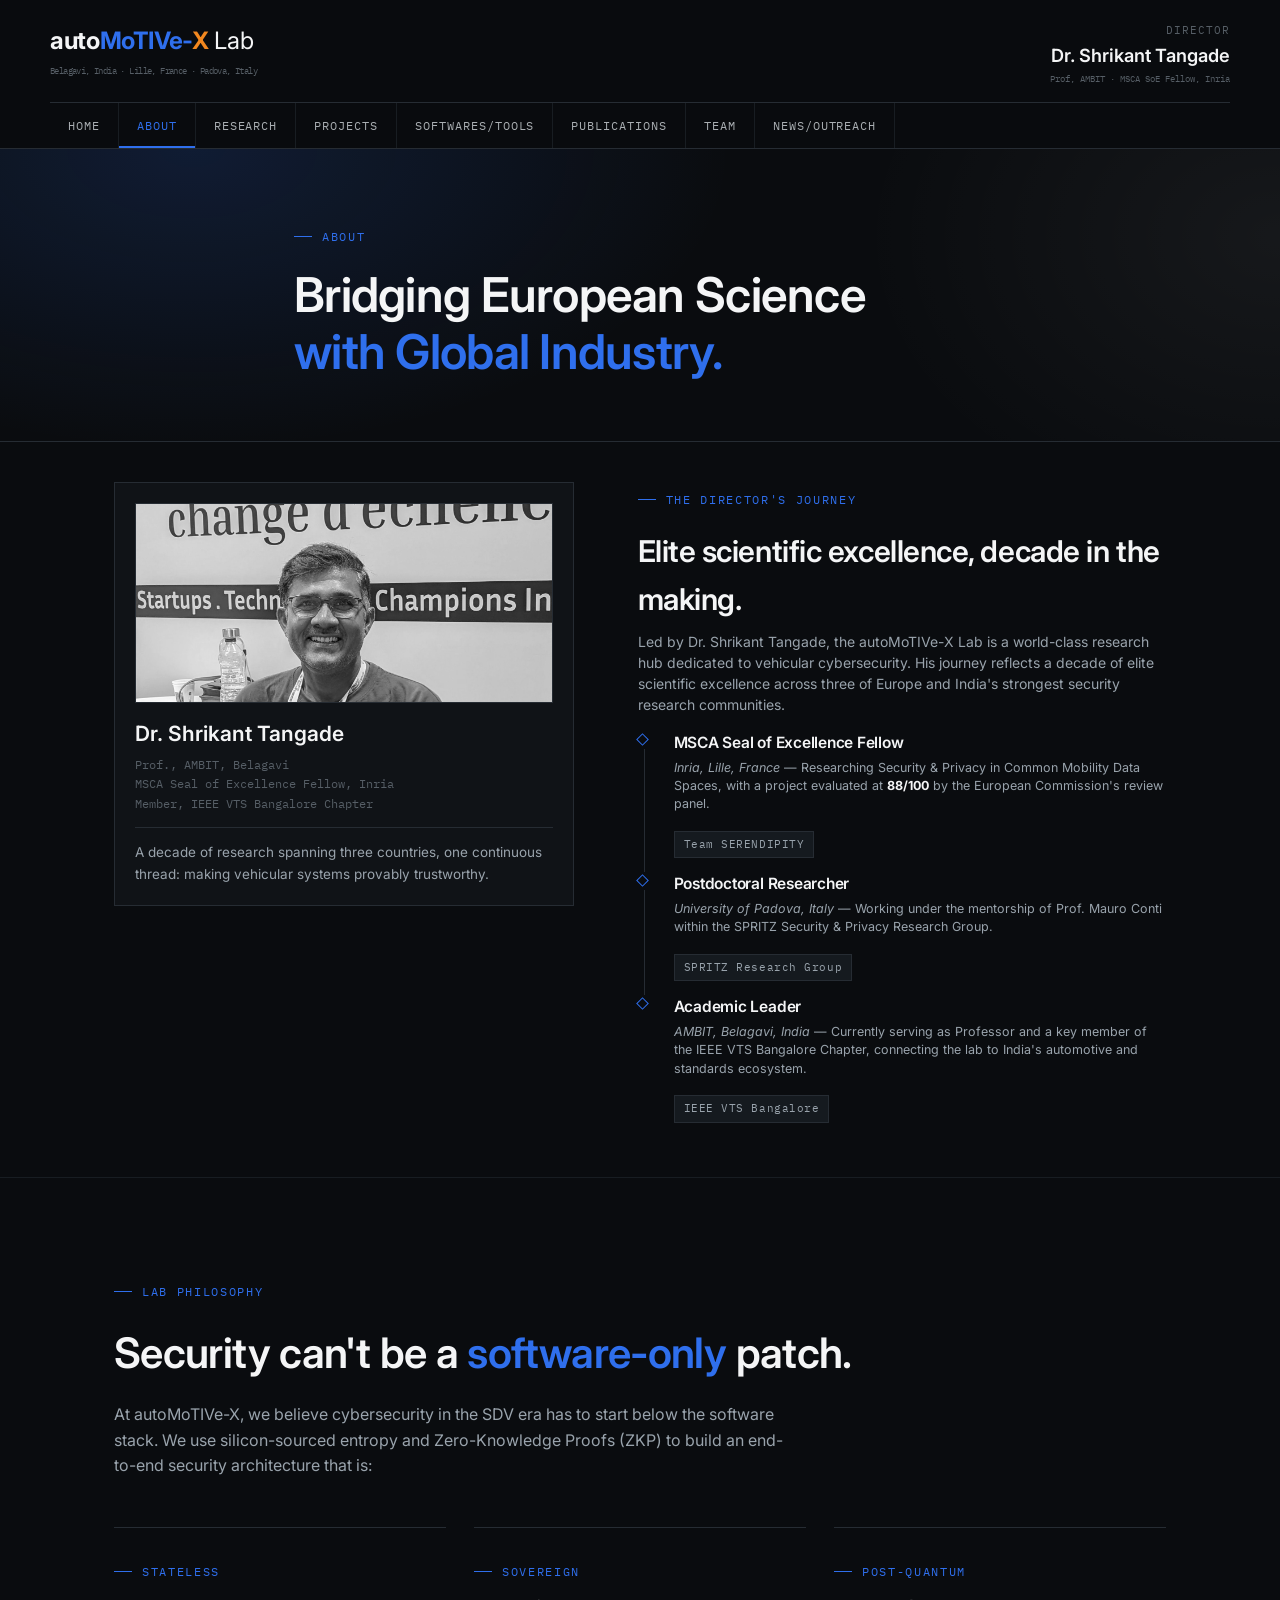
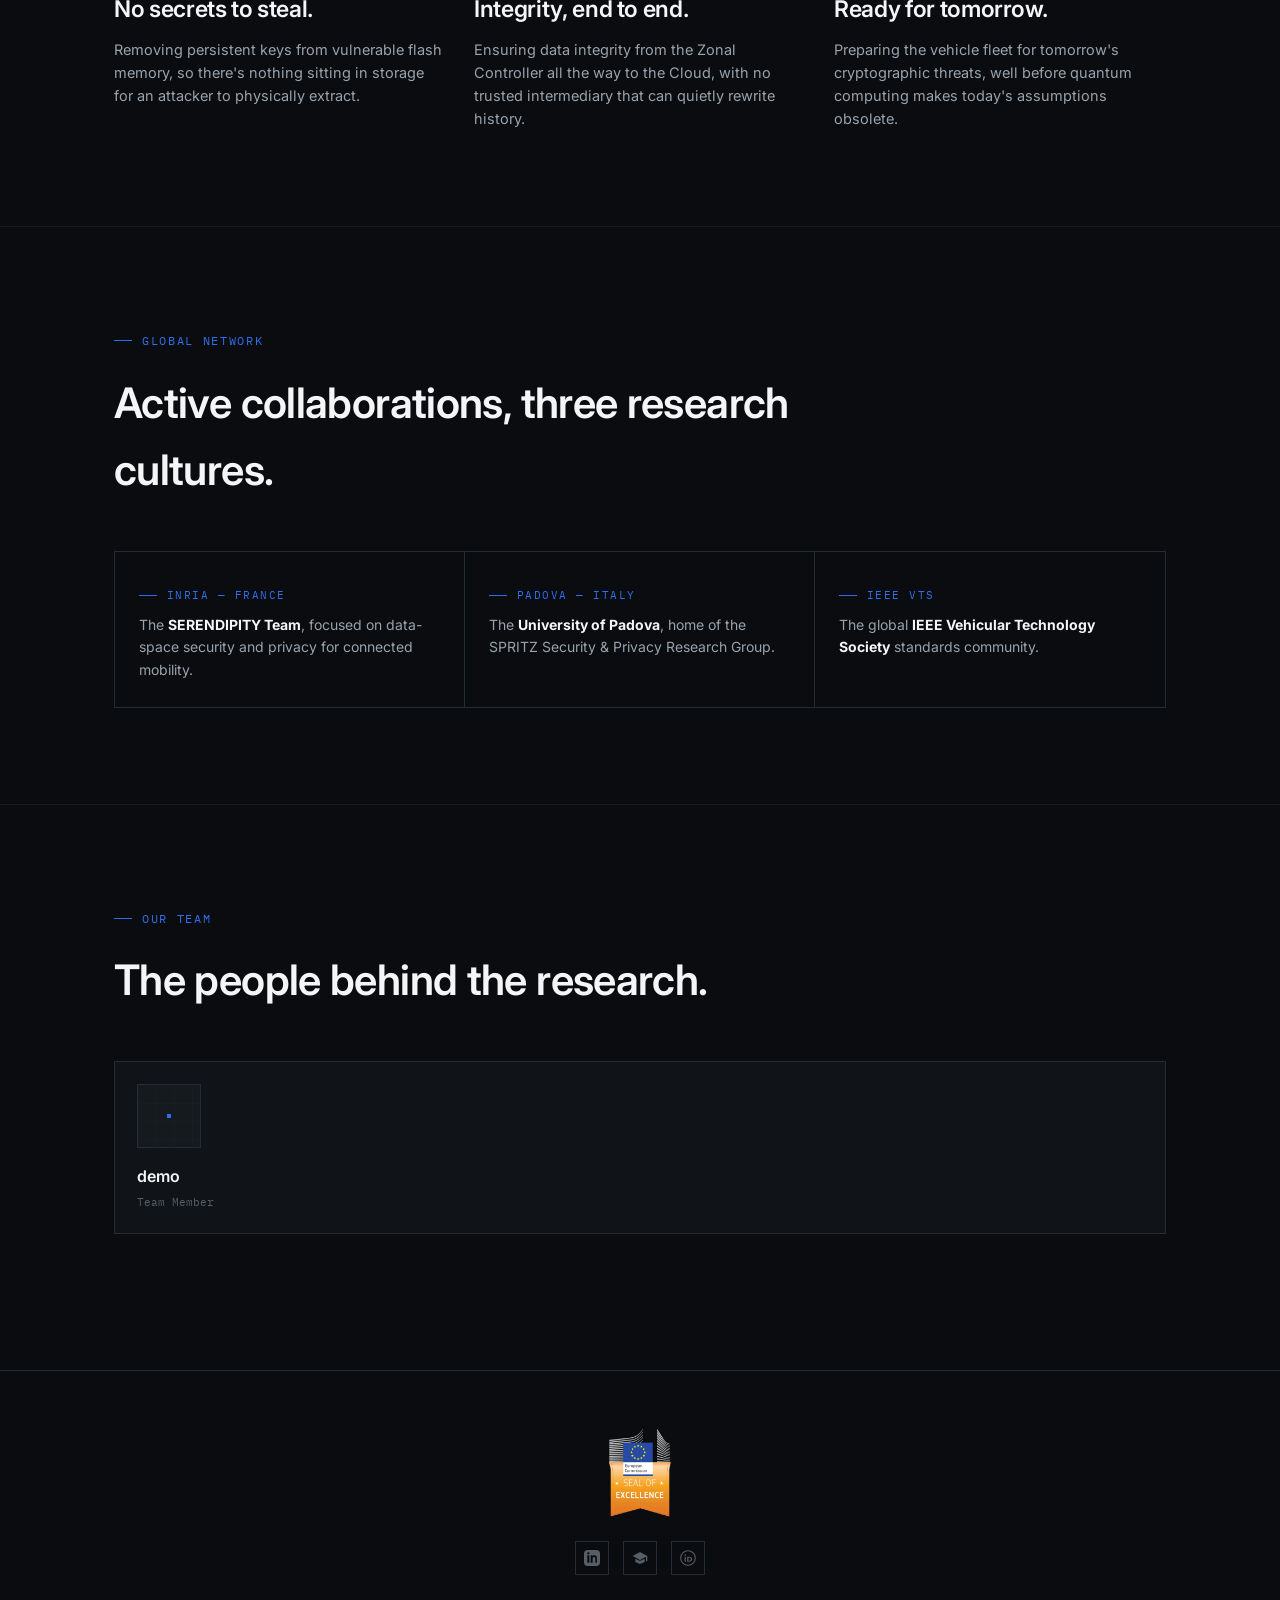
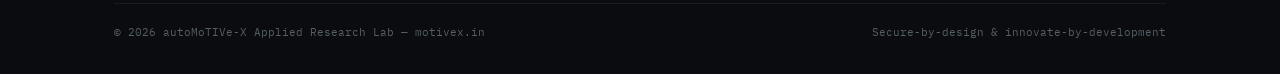
==== about.html @ cc327110 "Add files via upload Initial launch of autoMoTIVe-X Lab portal" ====
<!doctype html>
<html lang="en">
<head>
<meta charset="UTF-8">
<meta name="viewport" content="width=device-width, initial-scale=1.0">
<title>About the Lab — autoMoTIVe-X</title>
<meta name="description" content="Led by Dr. Shrikant Tangade, autoMoTIVe-X bridges European scientific pedigree — Inria, University of Padova — with global automotive industry needs.">
<link rel="preconnect" href="https://fonts.googleapis.com">
<link rel="preconnect" href="https://fonts.gstatic.com" crossorigin>
<link href="https://fonts.googleapis.com/css2?family=IBM+Plex+Mono:wght@400;500&family=Inter:ital,wght@0,400;0,500;0,600;0,700;1,400&display=swap" rel="stylesheet">
<link rel="stylesheet" href="styles.css">
</head>
<body>

<header class="site-header">
  <div class="wrap identity-bar">
    <div class="brand">
      <div class="brand-mark"><span class="brand-wordmark">auto<span class="brand-accent">MoTIVe-<span class="brand-x">X</span></span></span> Lab</div>
      <div class="brand-locations"><b>Belagavi, India</b> · <b>Lille, France</b> · <b>Padova, Italy</b></div>
    </div>
    <div class="director-badge">
      <div class="role">Director</div>
      <div class="name">Dr. Shrikant Tangade</div>
      <div class="titles">Prof, AMBIT · MSCA SoE Fellow, Inria</div>
    </div>
  </div>
  <nav class="site-nav wrap" style="padding:0;">
    <ul class="nav-list">
      <li><a href="index.html">Home</a></li>
      <li><a href="about.html" class="active">About</a></li>
      <li><a href="research.html">Research</a></li>
      <li><a href="projects.html">Projects</a></li>
      <li><a href="software-tools.html">Softwares/Tools</a></li>
      <li><a href="publications.html">Publications</a></li>
      <li><a href="team.html">Team</a></li>
      <li><a href="news.html">News/Outreach</a></li>
    </ul>
  </nav>
</header>

<!-- ============ PAGE HEADER ============ -->
<section class="hero" style="padding:70px 0 60px;">
  <div class="hero-bg"></div>
  <div class="wrap hero-inner" style="max-width:820px;">
    <span class="eyebrow reveal is-visible">About</span>
    <h1 class="reveal is-visible" style="font-size:clamp(30px,4.4vw,48px); margin:20px 0 0;">Bridging European Science<span class="line2">with Global Industry.</span></h1>
  </div>
</section>

<!-- ============ DIRECTOR'S JOURNEY ============ -->
<section class="section" id="director">
  <div class="wrap pedigree">

    <div class="director-card reveal">
      <div class="avatar avatar-photo">
        <img src="ShriPic.jpg" alt="Dr. Shrikant Tangade" style="filter:grayscale(100%); object-position:center 45%;">
      </div>
      <div class="name">Dr. Shrikant Tangade</div>
      <div class="titles">Prof., AMBIT, Belagavi<br>MSCA Seal of Excellence Fellow, Inria<br>Member, IEEE VTS Bangalore Chapter</div>
      <div class="divider"></div>
      <p style="font-size:13.5px;">A decade of research spanning three countries, one continuous thread: making vehicular systems provably trustworthy.</p>
    </div>

    <div>
      <div class="section-head reveal" style="margin-bottom:16px;">
        <span class="eyebrow">The Director's Journey</span>
        <h2>Elite scientific excellence, decade in the making.</h2>
        <p style="margin-top:8px;">Led by Dr. Shrikant Tangade, the autoMoTIVe-X Lab is a world-class research hub dedicated to vehicular cybersecurity. His journey reflects a decade of elite scientific excellence across three of Europe and India's strongest security research communities.</p>
      </div>

      <div class="timeline stagger">
        <div class="tl-item reveal">
          <div class="tl-dot"></div>
          <div>
            <h3>MSCA Seal of Excellence Fellow</h3>
            <p><em>Inria, Lille, France</em> — Researching Security &amp; Privacy in Common Mobility Data Spaces, with a project evaluated at <strong style="color:var(--text)">88/100</strong> by the European Commission's review panel.</p>
            <span class="tag tl-tag">Team SERENDIPITY</span>
          </div>
        </div>
        <div class="tl-item reveal">
          <div class="tl-dot"></div>
          <div>
            <h3>Postdoctoral Researcher</h3>
            <p><em>University of Padova, Italy</em> — Working under the mentorship of Prof. Mauro Conti within the SPRITZ Security &amp; Privacy Research Group.</p>
            <span class="tag tl-tag">SPRITZ Research Group</span>
          </div>
        </div>
        <div class="tl-item reveal">
          <div class="tl-dot"></div>
          <div>
            <h3>Academic Leader</h3>
            <p><em>AMBIT, Belagavi, India</em> — Currently serving as Professor and a key member of the IEEE VTS Bangalore Chapter, connecting the lab to India's automotive and standards ecosystem.</p>
            <span class="tag tl-tag">IEEE VTS Bangalore</span>
          </div>
        </div>
      </div>
    </div>
  </div>
</section>

<!-- ============ LAB PHILOSOPHY ============ -->
<section class="section">
  <div class="wrap">
    <div class="section-head reveal">
      <span class="eyebrow">Lab Philosophy</span>
      <h2>Security can't be a <em>software-only</em> patch.</h2>
      <p style="margin-top:16px; max-width:680px;">At autoMoTIVe-X, we believe cybersecurity in the SDV era has to start below the software stack. We use silicon-sourced entropy and Zero-Knowledge Proofs (ZKP) to build an end-to-end security architecture that is:</p>
    </div>

    <div class="philosophy-grid stagger">
      <div class="phil-card reveal">
        <span class="eyebrow" style="margin-bottom:10px;">Stateless</span>
        <h3>No secrets to steal.</h3>
        <p>Removing persistent keys from vulnerable flash memory, so there's nothing sitting in storage for an attacker to physically extract.</p>
      </div>
      <div class="phil-card reveal">
        <span class="eyebrow" style="margin-bottom:10px;">Sovereign</span>
        <h3>Integrity, end to end.</h3>
        <p>Ensuring data integrity from the Zonal Controller all the way to the Cloud, with no trusted intermediary that can quietly rewrite history.</p>
      </div>
      <div class="phil-card reveal">
        <span class="eyebrow" style="margin-bottom:10px;">Post-Quantum</span>
        <h3>Ready for tomorrow.</h3>
        <p>Preparing the vehicle fleet for tomorrow's cryptographic threats, well before quantum computing makes today's assumptions obsolete.</p>
      </div>
    </div>
  </div>
</section>

<!-- ============ GLOBAL NETWORK ============ -->
<section class="section">
  <div class="wrap">
    <div class="section-head reveal">
      <span class="eyebrow">Global Network</span>
      <h2>Active collaborations, three research cultures.</h2>
    </div>
    <div class="network-strip reveal">
      <div class="network-item">
        <span class="eyebrow">Inria — France</span>
        <p>The <strong style="color:var(--text)">SERENDIPITY Team</strong>, focused on data-space security and privacy for connected mobility.</p>
      </div>
      <div class="network-item">
        <span class="eyebrow">Padova — Italy</span>
        <p>The <strong style="color:var(--text)">University of Padova</strong>, home of the SPRITZ Security &amp; Privacy Research Group.</p>
      </div>
      <div class="network-item">
        <span class="eyebrow">IEEE VTS</span>
        <p>The global <strong style="color:var(--text)">IEEE Vehicular Technology Society</strong> standards community.</p>
      </div>
    </div>
  </div>
</section>

<!-- ============ TEAM ============ -->
<section class="section">
  <div class="wrap">
    <div class="section-head reveal">
      <span class="eyebrow">Our Team</span>
      <h2>The people behind the research.</h2>
    </div>
    <div class="team-grid stagger">
      <div class="team-card reveal">
        <div class="avatar" aria-hidden="true"></div>
        <div class="name">demo</div>
        <div class="titles">Team Member</div>
      </div>
    </div>
  </div>
</section>

<footer class="site-footer">
  <div class="wrap">
    <div class="footer-badge">
      <img src="MSCA_SoE_IMG2.png" alt="MSCA Seal of Excellence — European Commission">    </div>
    <div class="footer-social">
      <a href="https://www.linkedin.com/in/shrikant-tangade/" target="_blank" rel="noopener" aria-label="LinkedIn">
        <svg viewBox="0 0 24 24" fill="currentColor" aria-hidden="true"><path d="M19 0h-14c-2.76 0-5 2.24-5 5v14c0 2.76 2.24 5 5 5h14c2.76 0 5-2.24 5-5v-14c0-2.76-2.24-5-5-5zm-11 19h-3v-11h3v11zm-1.5-12.28c-.97 0-1.75-.79-1.75-1.75s.78-1.75 1.75-1.75 1.75.79 1.75 1.75-.78 1.75-1.75 1.75zm13.5 12.28h-3v-5.6c0-1.34-.03-3.07-1.87-3.07-1.87 0-2.16 1.46-2.16 2.97v5.7h-3v-11h2.88v1.5h.04c.4-.76 1.38-1.56 2.85-1.56 3.05 0 3.61 2.01 3.61 4.62v6.44z"/></svg>
      </a>
      <a href="https://scholar.google.com/citations?user=oL24HkkAAAAJ&hl=en" target="_blank" rel="noopener" aria-label="Google Scholar">
        <svg viewBox="0 0 24 24" fill="currentColor" aria-hidden="true"><path d="M12 3L1 9l11 6 9-4.91V17h2V9L12 3zM5 13.18v4.7L12 21l7-3.12v-4.7l-7 3.5-7-3.5z"/></svg>
      </a>
      <a href="https://orcid.org/0000-0001-5919-3271" target="_blank" rel="noopener" aria-label="ORCID">
        <svg viewBox="0 0 24 24" fill="currentColor" aria-hidden="true">
          <circle cx="12" cy="12" r="11" fill="none" stroke="currentColor" stroke-width="1.6"/>
          <circle cx="7.8" cy="7.7" r="1.15"/>
          <rect x="6.9" y="10.2" width="1.8" height="7.6"/>
          <path d="M10.8 10.2h3.2c2.5 0 4.3 1.65 4.3 3.8s-1.8 3.8-4.3 3.8h-3.2v-7.6zm1.8 1.6v4.4h1.3c1.5 0 2.5-0.95 2.5-2.2s-1-2.2-2.5-2.2h-1.3z"/>
        </svg>
      </a>
    </div>
    <div class="footer-bottom">
      <span>© 2026 autoMoTIVe-X Applied Research Lab — motivex.in</span>
      <span>Secure-by-design &amp; innovate-by-development</span>
    </div>
  </div>
</footer>

<script src="script.js"></script>
</body>
</html>
---- styles.css ----
/* ============================================================
   autoMoTIVe-X Lab — Design tokens
   Concept: automotive engineering datasheet. Dark, high-contrast,
   single signal-blue accent, precise grotesk type, and blueprint
   grid / crosshair marks standing in for schematic drawings —
   no decorative noise, no editorial serif.
   ============================================================ */

:root{
  /* color */
  --bg: #0A0C0F;
  --bg-panel: #101317;
  --bg-panel-raised: #151A1F;
  --line: #262C33;
  --line-soft: #181D22;
  --accent: #2F6FED;
  --accent-dim: #1E4FAE;
  --accent-glow: rgba(47,111,237,0.16);
  --brand-orange: #F2871F;
  --text: #F4F5F6;
  --text-muted: #99A3AC;
  --text-faint: #565E66;

  /* type */
  --f-display: 'Inter', 'Segoe UI', system-ui, sans-serif;
  --f-mono: 'IBM Plex Mono', 'SFMono-Regular', Menlo, monospace;
  --f-body: 'Inter', 'Segoe UI', system-ui, sans-serif;

  /* layout */
  --maxw: 1180px;
  --gutter: clamp(20px, 5vw, 64px);
  --radius: 2px;
}

*, *::before, *::after{ box-sizing: border-box; }
html{ scroll-behavior: smooth; }
@media (prefers-reduced-motion: reduce){
  html{ scroll-behavior: auto; }
  *{ animation-duration: 0.001ms !important; animation-iteration-count: 1 !important; transition-duration: 0.001ms !important; scroll-behavior: auto !important; }
}

body{
  margin:0;
  background: var(--bg);
  color: var(--text);
  font-family: var(--f-body);
  font-size: 16px;
  line-height: 1.6;
  -webkit-font-smoothing: antialiased;
}

img{ max-width:100%; display:block; }
a{ color: inherit; text-decoration: none; }

::selection{ background: var(--accent); color: var(--text); }

.wrap{
  max-width: var(--maxw);
  margin: 0 auto;
  padding-left: var(--gutter);
  padding-right: var(--gutter);
}

/* ---------- eyebrow / mono labels ---------- */
.eyebrow{
  font-family: var(--f-mono);
  font-size: 12px;
  letter-spacing: 0.14em;
  text-transform: uppercase;
  color: var(--accent);
  display: inline-flex;
  align-items: center;
  gap: 10px;
}
.eyebrow::before{
  content: '';
  width: 18px;
  height: 1px;
  background: var(--accent);
  display: inline-block;
}

.coord{
  font-family: var(--f-mono);
  font-size: 11px;
  color: var(--text-faint);
  letter-spacing: 0.04em;
}

/* ---------- headings ---------- */
h1,h2,h3,h4{
  font-family: var(--f-display);
  font-weight: 600;
  color: var(--text);
  margin: 0;
  letter-spacing: -0.015em;
}
h2{ font-size: clamp(28px, 4vw, 42px); font-weight: 600; }
h2 em, h3 em{ font-style: normal; color: var(--accent); }
h3{ font-size: clamp(19px, 2.4vw, 23px); }

p{ margin: 0 0 1em; color: var(--text-muted); }
p:last-child{ margin-bottom: 0; }

.lede{
  font-family: var(--f-display);
  font-size: clamp(18px, 2vw, 22px);
  color: var(--text);
  line-height: 1.55;
  font-weight: 400;
}

/* ============================================================
   HEADER
   ============================================================ */
.site-header{
  border-bottom: 1px solid var(--line);
  position: sticky;
  top: 0;
  z-index: 50;
  background: rgba(10,12,15,0.92);
  backdrop-filter: blur(10px);
}

.identity-bar{
  display:flex;
  justify-content: space-between;
  align-items: flex-start;
  gap: 24px;
  padding: 22px 0 16px;
  flex-wrap: wrap;
}

.brand{ display:flex; flex-direction:column; gap:4px; }
.brand-mark{
  font-family: var(--f-display);
  font-size: 24px;
  font-weight: 400;
  letter-spacing: -0.015em;
  color: var(--text);
}
.brand-wordmark{ font-weight: 700; text-transform: none; }
.eyebrow-brand{
  font-family: var(--f-display);
  font-weight: 700;
  letter-spacing: -0.015em;
  text-transform: none;
  color: var(--text);
}
/* "autoMoTIVe-X" wordmark styling — shared by header logo and body mentions */
.brand-accent{ color: var(--accent); font-style: normal; }
.brand-x{ color: var(--brand-orange); font-style: normal; }
.brand-locations{
  font-family: var(--f-mono);
  font-size: 8.5px;
  letter-spacing: -0.07em;
  color: var(--text-faint);
  white-space: nowrap;
}
.brand-locations b{ color: inherit; font-weight: inherit; }

.director-badge{
  text-align: right;
  display:flex;
  flex-direction:column;
  gap: 2px;
}
.director-badge .role{
  font-family: var(--f-mono);
  font-size: 10.5px;
  letter-spacing: 0.1em;
  text-transform: uppercase;
  color: var(--text-faint);
}
.director-badge .name{
  font-family: var(--f-display);
  font-weight: 600;
  font-size: 18.2px;
  color: var(--text);
}
.director-badge .titles{
  font-family: var(--f-mono);
  font-size: 8.5px;
  color: var(--text-faint);
}

nav.site-nav{
  border-top: 1px solid var(--line);
}
.nav-list{
  display:flex;
  list-style:none;
  margin:0; padding:0;
  overflow-x:auto;
  scrollbar-width:none;
}
.nav-list::-webkit-scrollbar{ display:none; }
.nav-list a, .nav-list span{
  display:block;
  font-family: var(--f-mono);
  font-size: 12px;
  letter-spacing: 0.08em;
  text-transform: uppercase;
  padding: 13px 18px;
  color: #AAAFB3;
  border-right: 1px solid var(--line-soft);
  white-space: nowrap;
  transition: color .15s ease, background .15s ease;
}
.nav-list li{ flex-shrink:0; }
.nav-list a:hover{ color: var(--text); background: var(--bg-panel); }
.nav-list a.active{
  color: var(--accent);
  box-shadow: inset 0 -2px 0 var(--accent);
}
.nav-list .soon{
  color: var(--line);
  cursor: default;
  position:relative;
}
.nav-list .soon::after{
  content: 'soon';
  font-size: 8px;
  vertical-align: super;
  margin-left: 4px;
  color: var(--text-faint);
}

/* ============================================================
   FOOTER
   ============================================================ */
.site-footer{
  border-top: 1px solid var(--line);
  margin-top: 40px;
  padding: 56px 0 32px;
}
.why-section{ padding-bottom: 16px; }
.two-col{ display:grid; grid-template-columns: 1fr 1fr; gap: 64px; }
@media (max-width: 900px){ .two-col{ grid-template-columns: 1fr; gap: 36px; } }

.footer-badge{
  display:flex;
  flex-direction: column;
  align-items:center;
  justify-content:center;
  gap: 10px;
  margin-bottom: 22px;
}
.footer-badge img{ height: 92px; width: auto; }
.footer-social{
  display:flex;
  justify-content:center;
  gap: 14px;
  margin-bottom: 28px;
}
.footer-social a{
  display:flex;
  align-items:center;
  justify-content:center;
  width: 34px;
  height: 34px;
  border: 1px solid var(--line);
  color: var(--text-faint);
  transition: color .15s ease, border-color .15s ease;
}
.footer-social a:hover{ color: var(--accent); border-color: var(--accent); }
.footer-social svg{ width: 16px; height: 16px; }
.footer-bottom{
  display:flex; justify-content:space-between; align-items:center;
  border-top: 1px solid var(--line-soft);
  padding-top: 20px;
  font-family: var(--f-mono);
  font-size: 11px;
  color: var(--text-faint);
  flex-wrap:wrap;
  gap: 10px;
}

/* ============================================================
   COMPONENTS
   ============================================================ */

/* corner-bracket frame, like a technical drawing/measurement mark */
.frame{
  position: relative;
  border: 1px solid var(--line);
  background: var(--bg-panel);
}
.frame::before, .frame::after{
  content:'';
  position:absolute;
  width: 10px; height: 10px;
  border-color: var(--accent);
  border-style: solid;
}
.frame::before{ top:-1px; left:-1px; border-width: 1.5px 0 0 1.5px; }
.frame::after{ bottom:-1px; right:-1px; border-width: 0 1.5px 1.5px 0; }

/* blueprint grid — thin drafting-paper lines, used behind hero/avatars */
.blueprint{
  background-image:
    linear-gradient(var(--line-soft) 1px, transparent 1px),
    linear-gradient(90deg, var(--line-soft) 1px, transparent 1px);
  background-size: 28px 28px;
}

.btn{
  display:inline-flex;
  align-items:center;
  gap:10px;
  font-family: var(--f-mono);
  font-size: 12px;
  letter-spacing: 0.08em;
  text-transform: uppercase;
  padding: 13px 22px;
  border: 1px solid var(--accent);
  color: var(--accent);
  background: transparent;
  transition: background .15s ease, color .15s ease;
}
.btn:hover{ background: var(--accent); color: var(--text); }
.btn.ghost{ border-color: var(--line); color: var(--text-muted); }
.btn.ghost:hover{ border-color: var(--text-muted); background: transparent; color: var(--text); }

.tag{
  font-family: var(--f-mono);
  font-size: 11px;
  letter-spacing: 0.05em;
  color: var(--text-muted);
  background: var(--bg-panel-raised);
  border: 1px solid var(--line);
  padding: 4px 9px;
  display:inline-block;
}

.kicker-number{
  font-family: var(--f-mono);
  font-size: 13px;
  color: var(--text-faint);
}

/* section rhythm */
.section{ padding: 96px 0; border-bottom: 1px solid var(--line-soft); }
.section:last-of-type{ border-bottom: none; }
.section-tight{ padding-top: 40px; }
.trust-chain-section{ padding-bottom: 16px; }
.section-head{ margin-bottom: 48px; max-width: 760px; }
.section-head .eyebrow{ margin-bottom: 18px; }
.section-head-center{ margin-left: auto; margin-right: auto; margin-bottom: 24px; text-align: center; }
.section-head-center .eyebrow{ justify-content: center; }
.nowrap-heading{ white-space: nowrap; }

/* reveal-on-scroll */
.reveal{ opacity: 0; transform: translateY(18px); transition: opacity .6s ease, transform .6s ease; }
.reveal.is-visible{ opacity: 1; transform: none; }

/* ============================================================
   HOME — hero
   ============================================================ */
.hero{
  position: relative;
  padding: 22px 0 40px;
  overflow: hidden;
  border-bottom: 1px solid var(--line);
}
.hero-bg{
  position:absolute; inset:0;
  background:
    radial-gradient(ellipse 900px 500px at 15% 0%, var(--accent-glow), transparent 60%),
    radial-gradient(ellipse 700px 500px at 100% 30%, rgba(255,255,255,0.05), transparent 60%);
  pointer-events:none;
}
.hero-bg.hero-photo{
  background:
    linear-gradient(to bottom, rgba(10,12,15,0.97) 0%, rgba(10,12,15,0.9) 14%, rgba(10,12,15,0) 30%),
    radial-gradient(ellipse 900px 500px at 15% 0%, var(--accent-glow), transparent 60%),
    radial-gradient(ellipse 120% 90% at 50% 45%, transparent 40%, rgba(10,12,15,0.4) 100%),
    linear-gradient(rgba(10,12,15,0.68), rgba(10,12,15,0.74)),
    url('sdv_img.png') 35% 40% / cover no-repeat;
  filter: saturate(0.95) contrast(1.08) brightness(0.812);
}
.hero-fp{
  position:absolute; top:0; right:0; width: min(560px, 55vw); height: 100%;
  background-image:
    linear-gradient(var(--line-soft) 1px, transparent 1px),
    linear-gradient(90deg, var(--line-soft) 1px, transparent 1px);
  background-size: 32px 32px;
  pointer-events: none;
  mask-image: linear-gradient(to left, black 20%, transparent 90%);
  -webkit-mask-image: linear-gradient(to left, black 20%, transparent 90%);
}

.hero-inner{ position:relative; }
.hero-inner-fluid{
  width: 100%;
  box-sizing: border-box;
  padding-left: max(var(--gutter), calc((100vw - var(--maxw)) / 2 + var(--gutter)));
  padding-right: 14px;
}
.accent{ color: var(--accent); font-style: italic; }

.hero-main{ margin-left: calc(18px - var(--gutter)); }
.hero-with-sidebar{
  display:grid;
  grid-template-columns: 1fr 320px;
  gap: var(--gutter);
  align-items:start;
}
@media (max-width: 900px){
  .hero-with-sidebar{ grid-template-columns: 1fr; }
}

.hero h1{
  font-size: clamp(20.9px, 3.23vw, 36.1px);
  line-height: 1.2;
  margin: 14px 0 8px;
}
.hero h1 .line2{ display:block; color: var(--accent); font-style: normal; }
.hero-tagline{
  font-family: var(--f-display);
  font-size: clamp(12.35px, 1.33vw, 15.2px);
  font-weight: 700;
  letter-spacing: -0.01em;
  color: rgba(244,245,246,0.8);
  margin-bottom: 8px;
}
.hero-credo{
  font-family: var(--f-display);
  font-size: clamp(11.4px, 1vw, 12.8px);
  font-style: italic;
  font-weight: 400;
  color: var(--text-muted);
  margin: 0;
}
.hero-mission{ margin: 10px 0 0; padding-top: 10px; border-top: 1px solid var(--line); max-width: 700px; }
.hero-mission .section-head{ margin-bottom: 14px; }
.hero-mission .eyebrow{ font-size: 11.4px; }
.hero-mission p{ font-size: 13.8px; text-align: justify; }
.hero-cta{ display:flex; justify-content:flex-start; gap: 14px; margin-top: 22px; flex-wrap:wrap; }

/* trust chain */
.trust-chain-grid{
  display:grid;
  grid-template-columns: 1.15fr 1fr;
  gap: 64px;
  align-items:start;
}
@media (max-width: 900px){
  .trust-chain-grid{ grid-template-columns:1fr; gap:36px; }
  .trust-chain-panel{ justify-self:stretch; max-width:none; margin-top:0; }
}
.trust-chain-grid h2{ max-width: 560px; font-size: clamp(18px, 2.4vw, 25.5px); line-height: 1.15; margin-bottom: 16px; }
.trust-chain-grid h2,
.nowrap-heading,
.core-values h3{ font-family: 'Space Grotesk', 'Arial Narrow', sans-serif; }
.trust-chain-grid > div:first-child > p{ max-width: 560px; font-size: 14.5px; }
.trust-chain-panel{
  border: 1px solid var(--line);
  background: var(--bg-panel);
  padding: 28px 24px;
  justify-self: end;
  max-width: 440px;
  width: 100%;
  margin-top: -14px;
}
.chain-svg{ width:100%; height:auto; display:block; }
.chain-svg text{ font-family: var(--f-mono); }
.chain-node-label{ fill: var(--text-muted); font-size: 10px; letter-spacing:.06em; }
.chain-node-title{ fill: var(--text); font-size: 12.5px; font-weight:600; font-family: var(--f-display); }
.chain-trace{ stroke: #4D555C; stroke-width:1.4; fill:none; }
.chain-node-box{ fill: var(--bg-panel-raised); stroke: var(--text-faint); }
.chain-pulse{ fill: var(--accent); }

.chain-mobile{ display:none; }
@media (max-width: 560px){
  /* SVG shrinks below a legible text size at phone widths — swap to a plain stacked list */
  .trust-chain-panel{ display:none; }
  .chain-mobile{
    display:flex;
    flex-direction:column;
    border: 1px solid var(--line);
    background: var(--bg-panel);
  }
  .chain-mobile-item{
    display:grid;
    grid-template-columns: 22px 1fr;
    gap: 12px;
    padding: 16px 18px;
    border-bottom: 1px solid var(--line-soft);
    position:relative;
  }
  .chain-mobile-item:last-child{ border-bottom:none; }
  .chain-mobile-dot{
    width:6px; height:6px; margin-top:6px;
    background: var(--accent);
    justify-self:center;
  }
  .chain-mobile-label{
    display:block;
    font-family: var(--f-mono);
    font-size: 10px;
    letter-spacing:.06em;
    text-transform:uppercase;
    color: var(--text-muted);
    margin-bottom: 3px;
  }
  .chain-mobile-title{
    font-family: var(--f-display);
    font-weight:600;
    font-size: 14.5px;
    color: var(--text);
  }
}

/* highlight cards */
.highlights{
  display:grid;
  grid-template-columns: repeat(3, 1fr);
  gap: 1px;
  background: var(--line);
  border: 1px solid var(--line);
}
@media (max-width: 860px){ .highlights{ grid-template-columns: 1fr; } }
.highlight{
  background: var(--bg-panel);
  padding: 36px 30px;
  position: relative;
  overflow:hidden;
  transition: background-color .15s ease;
}
.highlight:hover{ background: var(--bg-panel-raised); }
.section-divider{ height:1px; background: var(--line); border:none; margin: 56px 0 40px; }
.highlight .kicker-number{ display:block; margin-bottom: 20px; }
.highlight h3{ margin-bottom: 12px; }
.highlight p{ font-size: 14.5px; }
.kicker-title{ display:flex; align-items:center; gap:12px; margin-bottom: 14px; }
.kicker-icon{ width:26px; height:26px; color: var(--accent); flex-shrink:0; }
.highlight .kicker-title .kicker-icon{ width:17px; height:17px; }
.highlight .code{
  font-family: var(--f-mono);
  font-size: 11.2px;
  color: var(--accent);
  letter-spacing: .08em;
}
.highlight h3{ font-family: 'Space Grotesk', 'Arial Narrow', sans-serif; }
.reasons-grid h3{ font-size: clamp(13px, 1.5vw, 16px); }

/* news sidebar */
.sidebar-news{
  background: var(--bg-panel);
  border: 1px solid var(--line);
  padding: 28px;
  display:flex;
  flex-direction:column;
  gap: 14px;
}
.sidebar-news-title{
  font-family: var(--f-mono);
  font-size: 9.75px;
  letter-spacing: 0.12em;
  text-transform: uppercase;
  color: rgba(244,245,246,0.74);
  margin:0;
  padding-bottom: 16px;
  border-bottom: 1px solid var(--line);
}
.news-item{
  display:flex;
  flex-direction:column;
  gap: 6px;
  padding-bottom: 10px;
  border-bottom: 1px solid var(--line-soft);
}
.news-item:last-of-type{ border-bottom:none; padding-bottom:0; }
.news-date{
  font-family: var(--f-mono);
  font-size: 8.25px;
  letter-spacing: 0.05em;
  color: rgba(47,111,237,0.8);
}
.news-title{ font-size: 11.25px; font-weight: 700; color: rgba(244,245,246,0.74); line-height:1.4; }
.news-item p{ font-size: 9.75px; color: rgba(153,163,172,0.85); margin:0; line-height:1.55; }
.sidebar-news .btn{ align-self:flex-start; margin-top:4px; font-size: 9px; }

/* ============================================================
   ABOUT
   ============================================================ */
#director{ padding: 40px 0; }
#director .section-head h2{ font-size: clamp(22px, 3vw, 30px); }
#director .section-head p{ font-size: 14px; line-height: 1.5; }

.pedigree{
  display:grid;
  grid-template-columns: 1fr 1.15fr;
  gap: 64px;
  align-items: start;
}
@media (max-width: 900px){ .pedigree{ grid-template-columns:1fr; gap:36px; } }

.director-card{
  border: 1px solid var(--line);
  background: var(--bg-panel);
  padding: 20px;
  position: sticky;
  top: 130px;
}
@media (max-width: 900px){
  /* single-column layout — a pinned photo card fighting the timeline scroll reads as broken on phones */
  .director-card{ position: static; }
}
.director-card .avatar,
.team-card .avatar{
  width: 100%;
  aspect-ratio: 1;
  border: 1px solid var(--line);
  position:relative;
  overflow:hidden;
  margin-bottom: 22px;
  background:
    linear-gradient(var(--line-soft) 1px, transparent 1px) 0 0/18px 18px,
    linear-gradient(90deg, var(--line-soft) 1px, transparent 1px) 0 0/18px 18px,
    var(--bg-panel-raised);
}
#director .director-card .avatar{ aspect-ratio: auto; height: 200px; margin-bottom: 14px; }
.director-card .avatar::after,
.team-card .avatar::after{
  content:'';
  position:absolute; top:50%; left:50%;
  width: 6px; height: 6px;
  background: var(--accent);
  transform: translate(-50%,-50%);
}
.avatar-photo{ background: var(--bg-panel-raised); }
.avatar-photo::after{ display:none; }
.avatar-photo img{ width:100%; height:100%; object-fit:cover; display:block; }
.director-card .name{ font-family: var(--f-display); font-weight:600; font-size: 21px; margin-bottom: 4px; }
.director-card .titles{ font-family: var(--f-mono); font-size: 11.5px; color: var(--text-faint); line-height:1.7; }
.director-card .divider{ height:1px; background: var(--line); margin: 20px 0; }
#director .director-card .divider{ margin: 14px 0; }

.timeline{ display:flex; flex-direction:column; gap:0; }
.tl-item{
  display:grid;
  grid-template-columns: 30px 1fr;
  gap: 18px;
  padding-bottom: 34px;
  position: relative;
}
.tl-item::before{
  content:'';
  position:absolute;
  left: 9px; top: 22px; bottom:0;
  width: 1px;
  background: var(--line);
}
.tl-item:last-child::before{ display:none; }
.tl-dot{
  width: 12px; height:12px;
  border: 1.5px solid var(--accent);
  background: var(--bg);
  margin-top: 5px;
  transform: rotate(45deg);
}
.tl-item h3{ margin-bottom: 6px; }
.tl-item p{ font-size: 14.5px; }
.tl-item .tl-tag{ margin-top:10px; }
#director .tl-item{ grid-template-columns: 22px 1fr; gap: 14px; padding-bottom: 14px; }
#director .tl-item::before{ left: 6.5px; top: 18px; }
#director .tl-dot{ width: 9px; height: 9px; margin-top: 4px; }
#director .tl-item h3{ font-size: 15.5px; margin-bottom: 3px; }
#director .tl-item p{ font-size: 12.5px; line-height: 1.45; }
#director .tl-item .tl-tag{ margin-top: 5px; }

.philosophy-grid{
  display:grid;
  grid-template-columns: repeat(3,1fr);
  gap: 28px;
}
@media (max-width: 860px){ .philosophy-grid{ grid-template-columns:1fr; } }
.phil-card{ padding: 26px 0 0; border-top: 1px solid var(--line); }
.phil-card h3{ margin-bottom: 10px; }
.phil-card p{ font-size:14.5px; }

.network-strip{
  display:flex;
  gap: 0;
  border: 1px solid var(--line);
  flex-wrap: wrap;
}
.network-item{
  flex: 1 1 220px;
  padding: 26px 24px;
  border-right: 1px solid var(--line);
}
.network-item:last-child{ border-right:none; }
.network-item .eyebrow{ margin-bottom:10px; font-size:10.5px; }
.network-item p{ font-size: 14px; }

.team-grid{
  display:grid;
  grid-template-columns: repeat(auto-fit, minmax(180px,1fr));
  gap: 28px;
}
.team-card{ border: 1px solid var(--line); background: var(--bg-panel); padding: 22px; }
.team-card .avatar{
  width: 64px;
  height: 64px;
  margin-bottom: 16px;
}
.team-card .avatar::after{ width:4px; height:4px; }
.team-card .name{ font-family: var(--f-display); font-weight:600; font-size: 16px; margin-bottom: 4px; }
.team-card .titles{ font-family: var(--f-mono); font-size: 11px; color: var(--text-faint); line-height:1.6; }

/* ============================================================
   RESEARCH AREAS
   ============================================================ */
.pillars{ display:flex; flex-direction:column; gap: 1px; background: var(--line); border:1px solid var(--line); }
.pillar{
  background: var(--bg);
  display:grid;
  grid-template-columns: 260px 1fr;
  gap: 40px;
  padding: 48px 40px;
  position: relative;
  overflow:hidden;
}
@media (max-width: 880px){ .pillar{ grid-template-columns: 1fr; gap: 22px; padding: 36px 24px; } }

.pillar-id{
  display:flex; flex-direction:column; gap:16px;
}
.pillar-num{
  font-family: var(--f-mono);
  font-style: normal;
  font-weight: 500;
  font-size: 40px;
  color: var(--text-faint);
  line-height:1;
}
.pillar-fp{
  width: 100%;
  aspect-ratio: 1;
  max-width: 160px;
  border: 1px solid var(--line);
  background:
    linear-gradient(var(--line) 1px, transparent 1px) center/100% 1px no-repeat,
    linear-gradient(90deg, var(--line) 1px, transparent 1px) center/1px 100% no-repeat,
    var(--bg-panel);
  position: relative;
}
.pillar-fp::after{
  content:'';
  position:absolute; top:50%; left:50%;
  width: 8px; height: 8px;
  background: var(--accent);
  transform: translate(-50%,-50%);
}

.pillar-body h3{ font-size: clamp(20px,2.6vw,26px); margin-bottom: 22px; }
.pillar-block{ margin-bottom: 18px; }
.pillar-block .label{
  font-family: var(--f-mono);
  font-size: 10.5px;
  letter-spacing: 0.1em;
  text-transform: uppercase;
  display:block;
  margin-bottom: 8px;
}
.pillar-block.problem .label{ color: var(--text-faint); }
.pillar-block.solution .label{ color: var(--accent); }
.pillar-block p{ font-size: 15px; }
.pillar-keywords{ display:flex; gap:8px; flex-wrap:wrap; margin-top: 18px; }

.pillar-note{
  font-family: var(--f-mono);
  font-size: 11.5px;
  color: var(--text-faint);
  border-top: 1px solid var(--line-soft);
  padding-top: 20px;
  margin-top: 8px;
}

/* ============================================================
   SHARED CONTENT COMPONENTS (Projects, Software, Publications, Team, News)
   ============================================================ */
.card{
  border: 1px solid var(--line);
  background: var(--bg-panel);
  padding: 28px 24px;
}
.card .code{
  font-family: var(--f-mono);
  font-size: 11.2px;
  color: var(--accent);
  letter-spacing: .08em;
  display: block;
  margin-bottom: 12px;
}
.card h3{ margin-bottom: 10px; }
.card p{ font-size: 14.5px; }
.card-grid-2{ display:grid; grid-template-columns: repeat(2,1fr); gap: 24px; }
.card-grid-3{ display:grid; grid-template-columns: repeat(3,1fr); gap: 24px; }
@media (max-width: 860px){
  .card-grid-2{ grid-template-columns: 1fr; }
  .card-grid-3{ grid-template-columns: 1fr; }
}

.pill{
  font-family: var(--f-mono);
  font-size: 10.5px;
  letter-spacing: .04em;
  padding: 4px 11px;
  border: 1px solid var(--line);
  border-radius: 20px;
  color: var(--text-faint);
  display: inline-block;
  margin: 0 8px 8px 0;
}
.pill.active{ color: var(--accent); border-color: var(--accent-dim); }
.pill.planned{ color: var(--text-faint); border-style: dashed; }

.card-head{
  display:flex;
  justify-content: space-between;
  align-items: flex-start;
  flex-wrap: wrap;
  gap: 14px;
  margin-bottom: 6px;
}
.card-head h3{ margin-bottom: 0; }

.spec{ margin-top: 16px; border-top: 1px solid var(--line-soft); }
.spec-row{
  display:flex;
  justify-content: space-between;
  gap: 16px;
  padding: 10px 0;
  border-bottom: 1px solid var(--line-soft);
  font-size: 13px;
}
.spec-row .k{ color: var(--text-faint); font-family: var(--f-mono); font-size: 11.5px; letter-spacing: .04em; }
.spec-row .v{ color: var(--text); text-align: right; }

.data-table{ width:100%; border-collapse: collapse; font-size: 14px; }
.data-table th{
  text-align: left;
  font-family: var(--f-mono);
  font-size: 10.5px;
  letter-spacing: .08em;
  text-transform: uppercase;
  color: var(--text-faint);
  padding: 0 12px 12px 0;
  border-bottom: 1px solid var(--line);
}
.data-table td{
  padding: 14px 12px 14px 0;
  border-bottom: 1px solid var(--line-soft);
  color: var(--text-muted);
  vertical-align: top;
}
.data-table tr:hover td{ background: var(--bg-panel); }

.empty-state{
  border: 1px dashed var(--line);
  padding: 28px 24px;
  color: var(--text-faint);
  font-size: 13.5px;
}
.empty-state strong{
  display:block;
  color: var(--text-muted);
  font-family: var(--f-display);
  font-weight: 600;
  margin-bottom: 6px;
}

/* mobile nav toggle (hidden desktop) */
.nav-toggle{ display:none; }
@media (max-width: 560px){
  .identity-bar{ padding-bottom: 12px; }
  .director-badge{ text-align:left; }
  .hero h1{ font-size: clamp(20px, 6.5vw, 28px); }
  .nowrap-heading{ white-space: normal; }
}
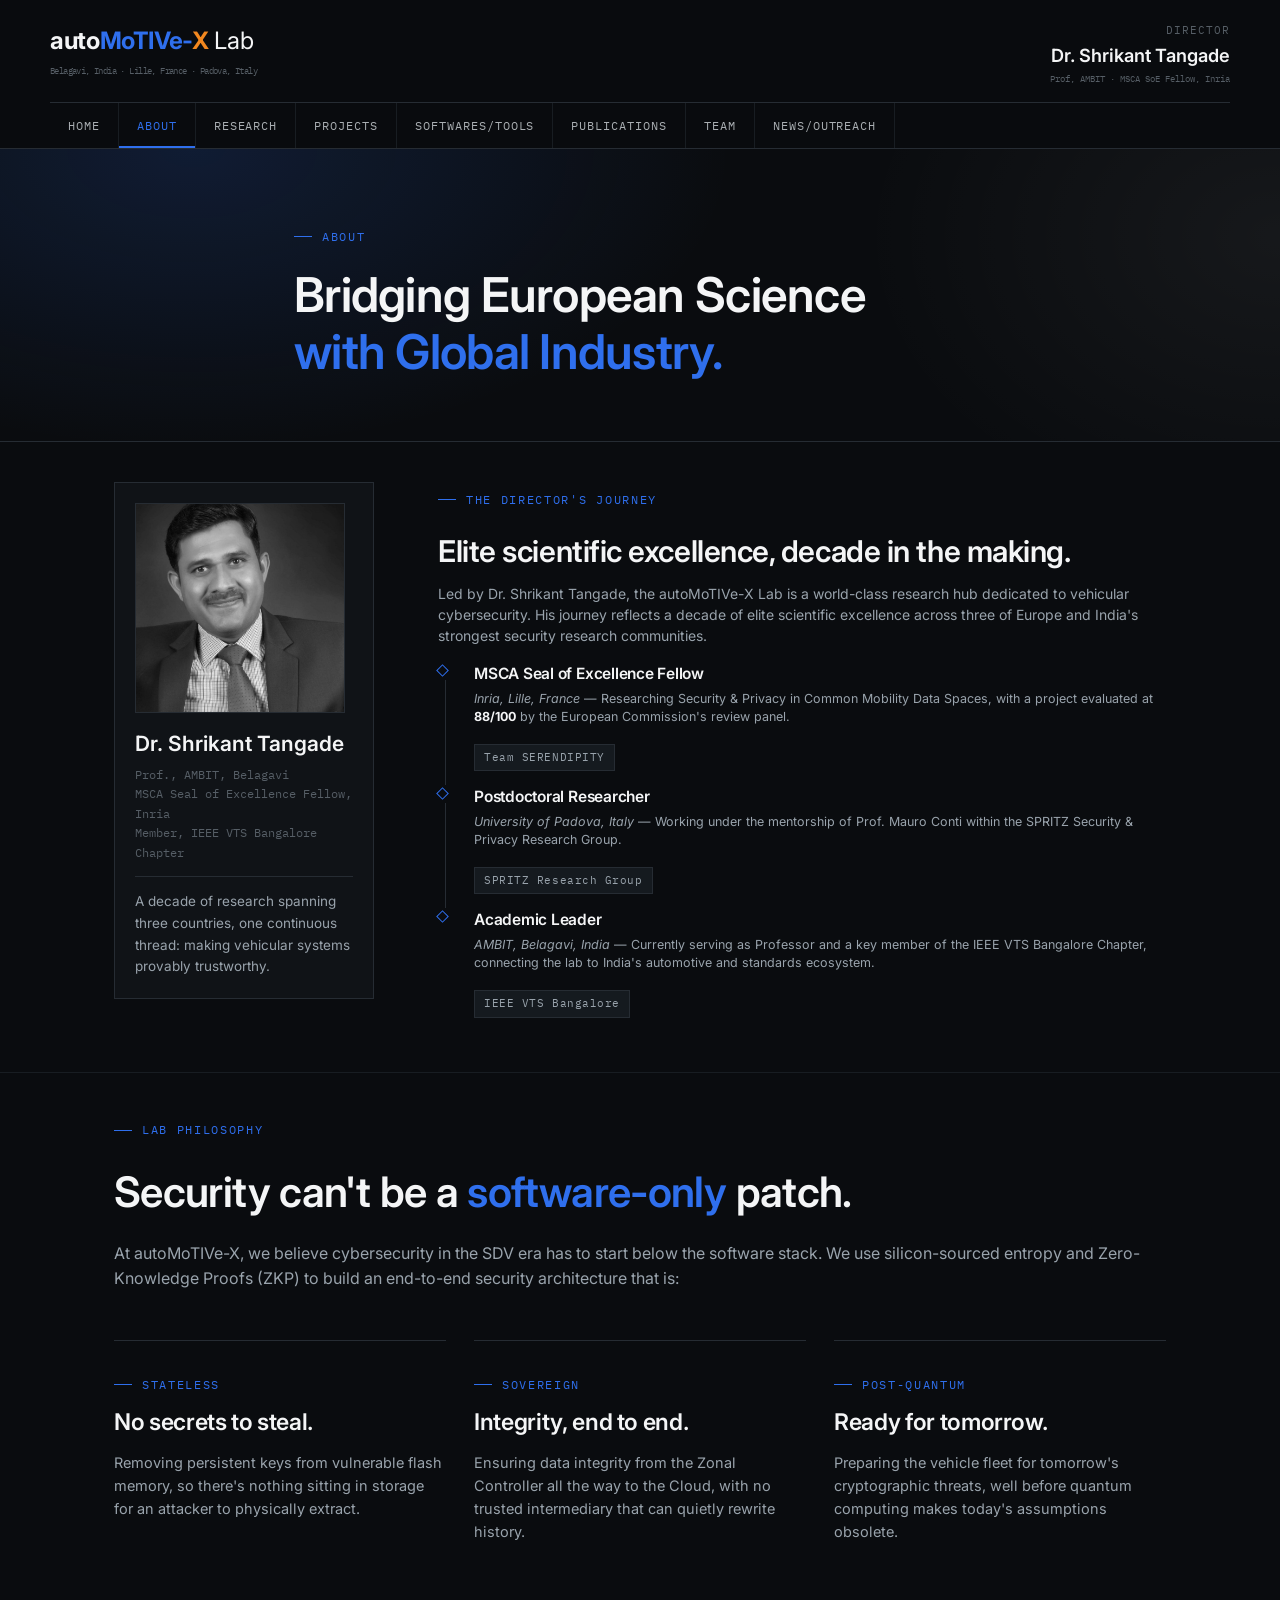
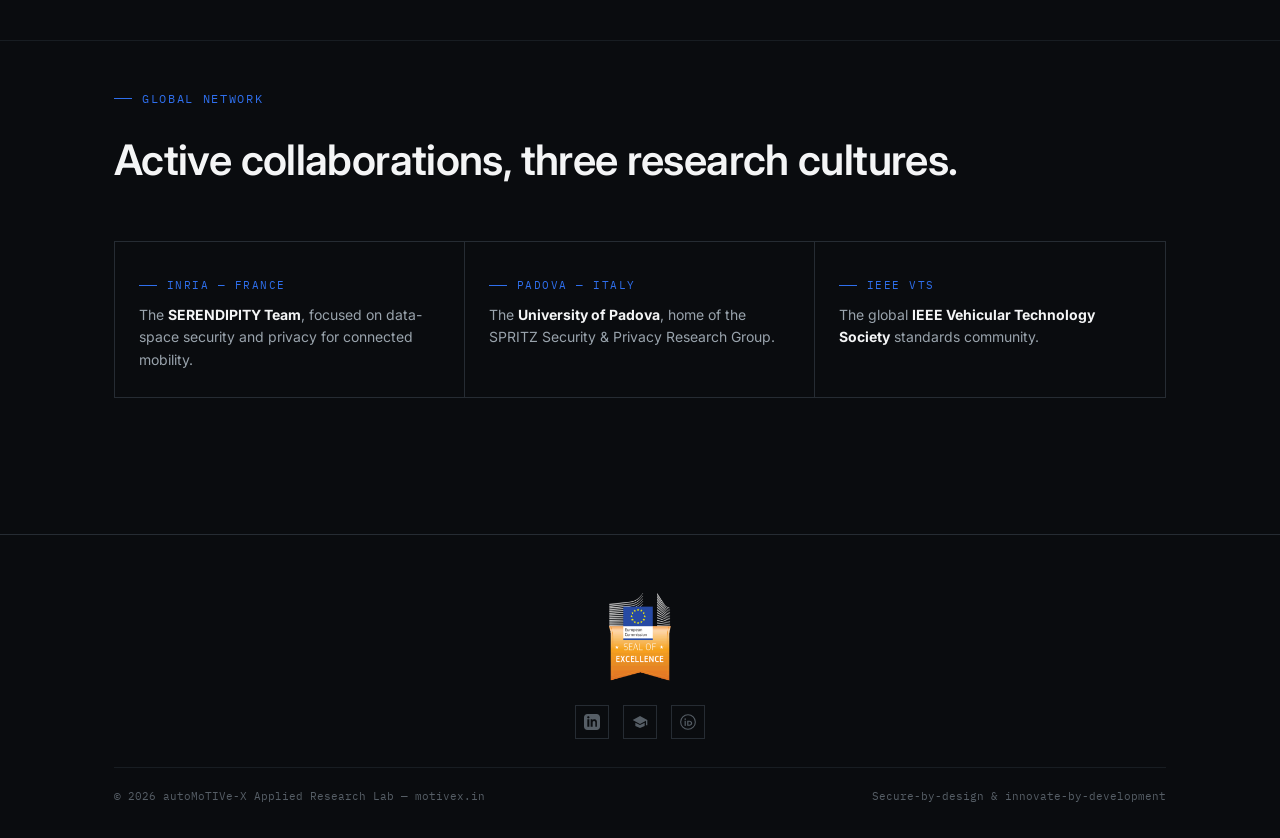
==== commit f74a8cca: "Official Launch Update: Scientific Advisory Board Updated bios for Dr. Loscrì and Prof. Conti; final" ====
--- a/about.html
+++ b/about.html
@@ -53,7 +53,7 @@
 
     <div class="director-card reveal">
       <div class="avatar avatar-photo">
-        <img src="ShriPic.jpg" alt="Dr. Shrikant Tangade" style="filter:grayscale(100%); object-position:center 45%;">
+        <img src="photo_shri.jpg" alt="Dr. Shrikant Tangade" style="filter:grayscale(100%); object-position:center 45%;">
       </div>
       <div class="name">Dr. Shrikant Tangade</div>
       <div class="titles">Prof., AMBIT, Belagavi<br>MSCA Seal of Excellence Fellow, Inria<br>Member, IEEE VTS Bangalore Chapter</div>
@@ -99,12 +99,12 @@
 </section>
 
 <!-- ============ LAB PHILOSOPHY ============ -->
-<section class="section">
+<section class="section" style="padding-top:40px;">
   <div class="wrap">
-    <div class="section-head reveal">
+    <div class="section-head reveal" style="max-width:none;">
       <span class="eyebrow">Lab Philosophy</span>
       <h2>Security can't be a <em>software-only</em> patch.</h2>
-      <p style="margin-top:16px; max-width:680px;">At autoMoTIVe-X, we believe cybersecurity in the SDV era has to start below the software stack. We use silicon-sourced entropy and Zero-Knowledge Proofs (ZKP) to build an end-to-end security architecture that is:</p>
+      <p style="margin-top:16px; max-width:none;">At autoMoTIVe-X, we believe cybersecurity in the SDV era has to start below the software stack. We use silicon-sourced entropy and Zero-Knowledge Proofs (ZKP) to build an end-to-end security architecture that is:</p>
     </div>
 
     <div class="philosophy-grid stagger">
@@ -128,9 +128,9 @@
 </section>
 
 <!-- ============ GLOBAL NETWORK ============ -->
-<section class="section">
+<section class="section" style="padding-top:40px;">
   <div class="wrap">
-    <div class="section-head reveal">
+    <div class="section-head reveal" style="max-width:none;">
       <span class="eyebrow">Global Network</span>
       <h2>Active collaborations, three research cultures.</h2>
     </div>
@@ -146,23 +146,6 @@
       <div class="network-item">
         <span class="eyebrow">IEEE VTS</span>
         <p>The global <strong style="color:var(--text)">IEEE Vehicular Technology Society</strong> standards community.</p>
-      </div>
-    </div>
-  </div>
-</section>
-
-<!-- ============ TEAM ============ -->
-<section class="section">
-  <div class="wrap">
-    <div class="section-head reveal">
-      <span class="eyebrow">Our Team</span>
-      <h2>The people behind the research.</h2>
-    </div>
-    <div class="team-grid stagger">
-      <div class="team-card reveal">
-        <div class="avatar" aria-hidden="true"></div>
-        <div class="name">demo</div>
-        <div class="titles">Team Member</div>
       </div>
     </div>
   </div>
--- a/styles.css
+++ b/styles.css
@@ -591,7 +591,7 @@
 
 .pedigree{
   display:grid;
-  grid-template-columns: 1fr 1.15fr;
+  grid-template-columns: 260px 1fr;
   gap: 64px;
   align-items: start;
 }
@@ -621,7 +621,7 @@
     linear-gradient(90deg, var(--line-soft) 1px, transparent 1px) 0 0/18px 18px,
     var(--bg-panel-raised);
 }
-#director .director-card .avatar{ aspect-ratio: auto; height: 200px; margin-bottom: 14px; }
+#director .director-card .avatar{ width: 210px; max-width: 100%; margin: 0 0 14px; }
 .director-card .avatar::after,
 .team-card .avatar::after{
   content:'';
@@ -696,6 +696,34 @@
 .network-item .eyebrow{ margin-bottom:10px; font-size:10.5px; }
 .network-item p{ font-size: 14px; }
 
+.team-card.team-card-row{
+  display: flex;
+  align-items: flex-start;
+  gap: 24px;
+}
+.team-card.team-card-row .avatar{ margin-bottom: 0; flex: 0 0 auto; }
+.team-card-row .profile-body{ flex: 1 1 auto; min-width: 0; }
+.team-card-row .desc{
+  font-size: 12.5px;
+  line-height: 1.65;
+  color: var(--text-muted);
+  margin-top: 10px;
+}
+@media (max-width: 600px){
+  .team-card.team-card-row{ flex-direction: column; }
+}
+
+.profile-social{ display:flex; gap: 8px; margin-top: 12px; }
+.profile-social a{
+  display:flex; align-items:center; justify-content:center;
+  width: 28px; height: 28px;
+  border: 1px solid var(--line);
+  color: var(--text-faint);
+  transition: color .15s ease, border-color .15s ease;
+}
+.profile-social a:hover{ color: var(--accent); border-color: var(--accent); }
+.profile-social svg{ width: 13px; height: 13px; }
+
 .team-grid{
   display:grid;
   grid-template-columns: repeat(auto-fit, minmax(180px,1fr));
@@ -708,6 +736,10 @@
   margin-bottom: 16px;
 }
 .team-card .avatar::after{ width:4px; height:4px; }
+.team-card .avatar.avatar-lg{ width: 118px; height: 118px; margin-bottom: 18px; }
+.team-card .avatar.avatar-lg::after{ width:6px; height:6px; }
+.team-card .avatar.avatar-xl{ width: 168px; height: 168px; margin-bottom: 20px; }
+.team-card .avatar.avatar-xl::after{ width:6px; height:6px; }
 .team-card .name{ font-family: var(--f-display); font-weight:600; font-size: 16px; margin-bottom: 4px; }
 .team-card .titles{ font-family: var(--f-mono); font-size: 11px; color: var(--text-faint); line-height:1.6; }
 
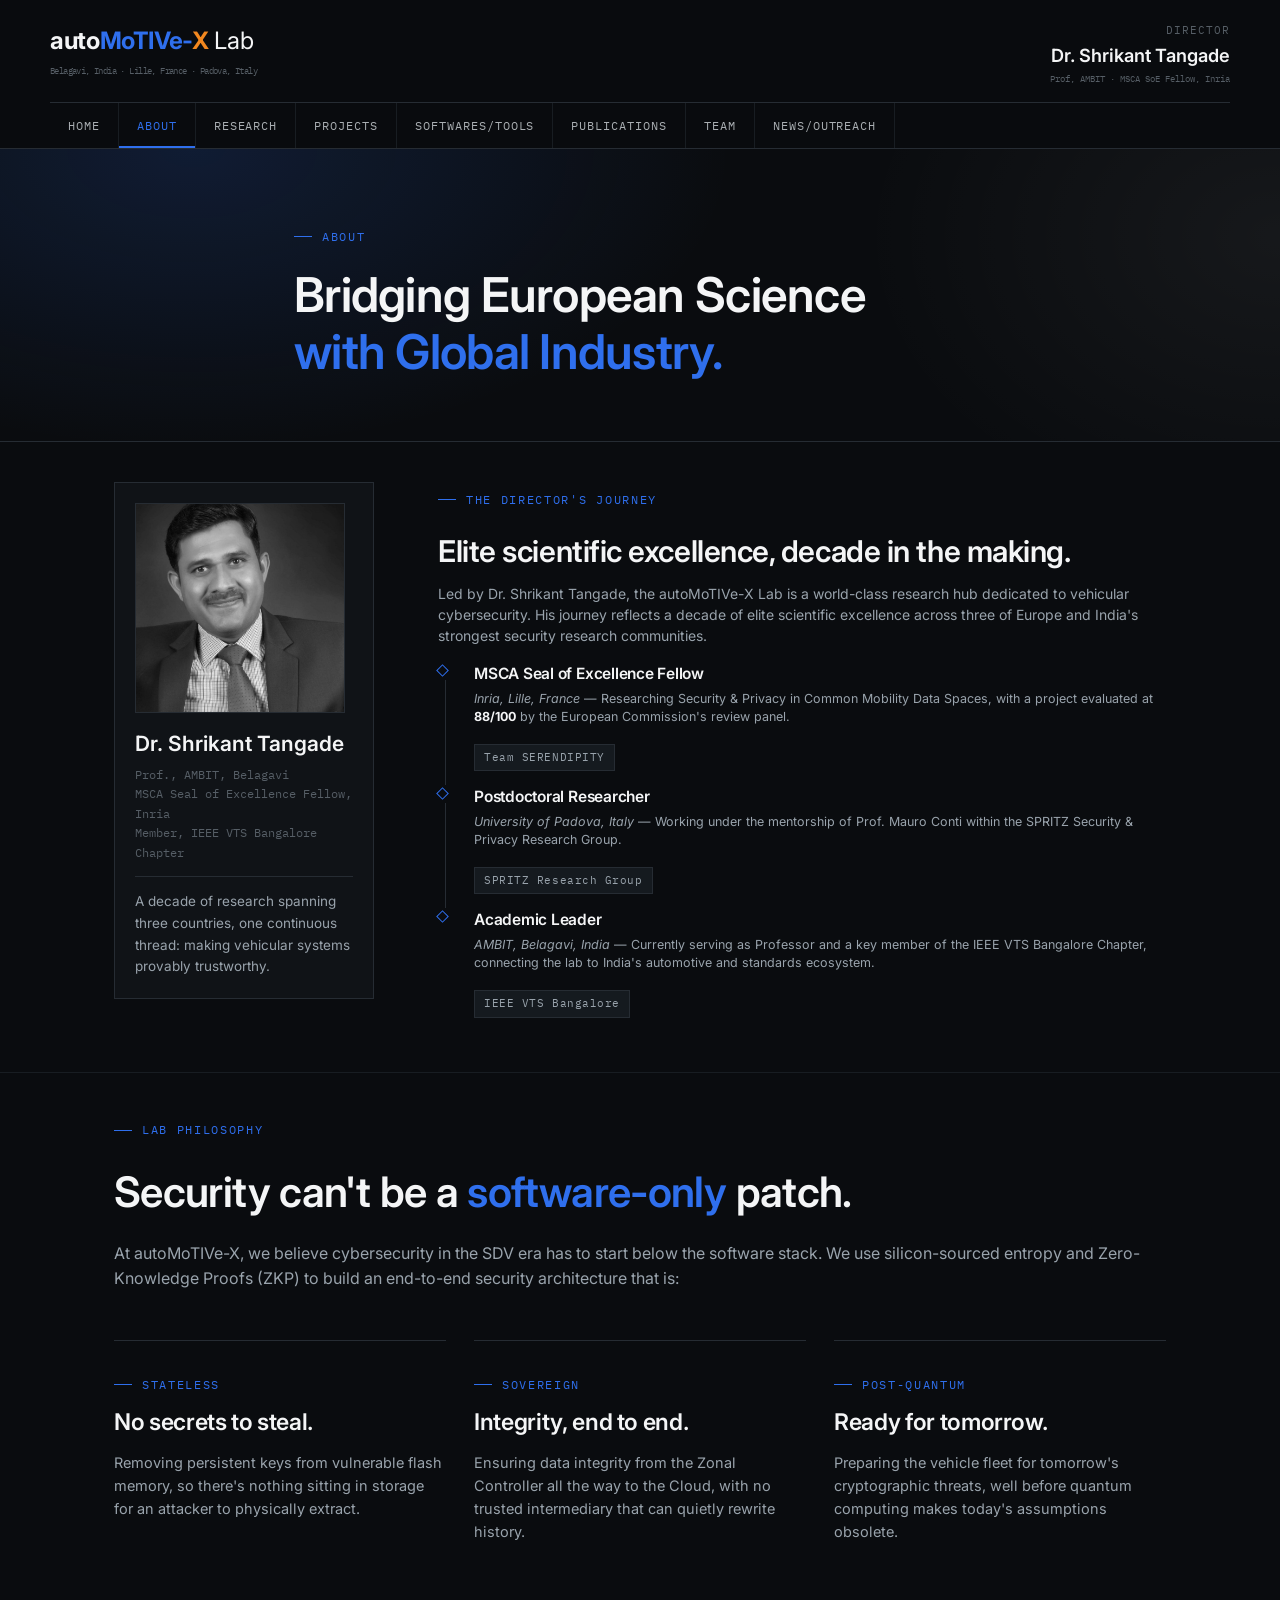
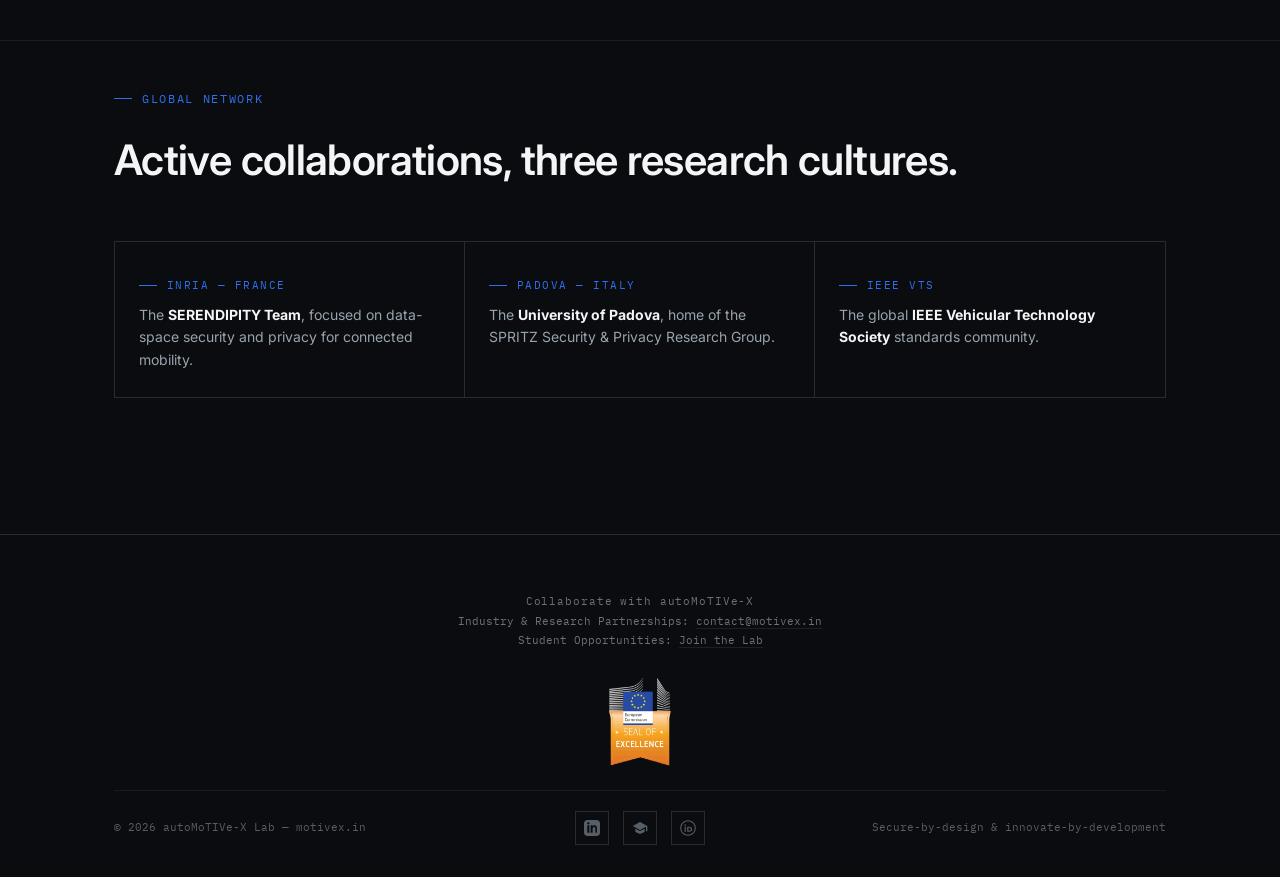
==== commit 8ae45b9d: "Final Launch V4: Integrated all tabs & IndusMtr Added Arun Shankar K (AUMOVIO) as Founding Industry " ====
--- a/about.html
+++ b/about.html
@@ -153,26 +153,31 @@
 
 <footer class="site-footer">
   <div class="wrap">
+    <div class="footer-collab">
+      <p class="footer-collab-title">Collaborate with autoMoTIVe-X</p>
+      <p>Industry &amp; Research Partnerships: <a href="mailto:contact@motivex.in">contact@motivex.in</a></p>
+      <p>Student Opportunities: <a href="team.html">Join the Lab</a></p>
+    </div>
     <div class="footer-badge">
       <img src="MSCA_SoE_IMG2.png" alt="MSCA Seal of Excellence — European Commission">    </div>
-    <div class="footer-social">
-      <a href="https://www.linkedin.com/in/shrikant-tangade/" target="_blank" rel="noopener" aria-label="LinkedIn">
-        <svg viewBox="0 0 24 24" fill="currentColor" aria-hidden="true"><path d="M19 0h-14c-2.76 0-5 2.24-5 5v14c0 2.76 2.24 5 5 5h14c2.76 0 5-2.24 5-5v-14c0-2.76-2.24-5-5-5zm-11 19h-3v-11h3v11zm-1.5-12.28c-.97 0-1.75-.79-1.75-1.75s.78-1.75 1.75-1.75 1.75.79 1.75 1.75-.78 1.75-1.75 1.75zm13.5 12.28h-3v-5.6c0-1.34-.03-3.07-1.87-3.07-1.87 0-2.16 1.46-2.16 2.97v5.7h-3v-11h2.88v1.5h.04c.4-.76 1.38-1.56 2.85-1.56 3.05 0 3.61 2.01 3.61 4.62v6.44z"/></svg>
-      </a>
-      <a href="https://scholar.google.com/citations?user=oL24HkkAAAAJ&hl=en" target="_blank" rel="noopener" aria-label="Google Scholar">
-        <svg viewBox="0 0 24 24" fill="currentColor" aria-hidden="true"><path d="M12 3L1 9l11 6 9-4.91V17h2V9L12 3zM5 13.18v4.7L12 21l7-3.12v-4.7l-7 3.5-7-3.5z"/></svg>
-      </a>
-      <a href="https://orcid.org/0000-0001-5919-3271" target="_blank" rel="noopener" aria-label="ORCID">
-        <svg viewBox="0 0 24 24" fill="currentColor" aria-hidden="true">
-          <circle cx="12" cy="12" r="11" fill="none" stroke="currentColor" stroke-width="1.6"/>
-          <circle cx="7.8" cy="7.7" r="1.15"/>
-          <rect x="6.9" y="10.2" width="1.8" height="7.6"/>
-          <path d="M10.8 10.2h3.2c2.5 0 4.3 1.65 4.3 3.8s-1.8 3.8-4.3 3.8h-3.2v-7.6zm1.8 1.6v4.4h1.3c1.5 0 2.5-0.95 2.5-2.2s-1-2.2-2.5-2.2h-1.3z"/>
-        </svg>
-      </a>
-    </div>
     <div class="footer-bottom">
-      <span>© 2026 autoMoTIVe-X Applied Research Lab — motivex.in</span>
+      <span>© 2026 autoMoTIVe-X Lab — motivex.in</span>
+      <div class="footer-social">
+        <a href="https://www.linkedin.com/in/shrikant-tangade/" target="_blank" rel="noopener" aria-label="LinkedIn">
+          <svg viewBox="0 0 24 24" fill="currentColor" aria-hidden="true"><path d="M19 0h-14c-2.76 0-5 2.24-5 5v14c0 2.76 2.24 5 5 5h14c2.76 0 5-2.24 5-5v-14c0-2.76-2.24-5-5-5zm-11 19h-3v-11h3v11zm-1.5-12.28c-.97 0-1.75-.79-1.75-1.75s.78-1.75 1.75-1.75 1.75.79 1.75 1.75-.78 1.75-1.75 1.75zm13.5 12.28h-3v-5.6c0-1.34-.03-3.07-1.87-3.07-1.87 0-2.16 1.46-2.16 2.97v5.7h-3v-11h2.88v1.5h.04c.4-.76 1.38-1.56 2.85-1.56 3.05 0 3.61 2.01 3.61 4.62v6.44z"/></svg>
+        </a>
+        <a href="https://scholar.google.com/citations?user=oL24HkkAAAAJ&hl=en" target="_blank" rel="noopener" aria-label="Google Scholar">
+          <svg viewBox="0 0 24 24" fill="currentColor" aria-hidden="true"><path d="M12 3L1 9l11 6 9-4.91V17h2V9L12 3zM5 13.18v4.7L12 21l7-3.12v-4.7l-7 3.5-7-3.5z"/></svg>
+        </a>
+        <a href="https://orcid.org/0000-0001-5919-3271" target="_blank" rel="noopener" aria-label="ORCID">
+          <svg viewBox="0 0 24 24" fill="currentColor" aria-hidden="true">
+            <circle cx="12" cy="12" r="11" fill="none" stroke="currentColor" stroke-width="1.6"/>
+            <circle cx="7.8" cy="7.7" r="1.15"/>
+            <rect x="6.9" y="10.2" width="1.8" height="7.6"/>
+            <path d="M10.8 10.2h3.2c2.5 0 4.3 1.65 4.3 3.8s-1.8 3.8-4.3 3.8h-3.2v-7.6zm1.8 1.6v4.4h1.3c1.5 0 2.5-0.95 2.5-2.2s-1-2.2-2.5-2.2h-1.3z"/>
+          </svg>
+        </a>
+      </div>
       <span>Secure-by-design &amp; innovate-by-development</span>
     </div>
   </div>
--- a/styles.css
+++ b/styles.css
@@ -238,6 +238,30 @@
 .two-col{ display:grid; grid-template-columns: 1fr 1fr; gap: 64px; }
 @media (max-width: 900px){ .two-col{ grid-template-columns: 1fr; gap: 36px; } }
 
+.footer-collab{
+  text-align:center;
+  margin-bottom: 26px;
+  opacity: 0.68;
+}
+.footer-collab-title{
+  font-family: var(--f-mono);
+  font-size: 11px;
+  letter-spacing: 0.08em;
+  color: var(--accent);
+  margin-bottom: 6px;
+}
+.footer-collab p{
+  font-family: var(--f-mono);
+  font-size: 11px;
+  color: var(--text-muted);
+  margin: 2px 0;
+}
+.footer-collab a{
+  color: var(--text-muted);
+  border-bottom: 1px solid var(--line);
+  transition: color .15s ease, border-color .15s ease;
+}
+.footer-collab a:hover{ color: var(--accent); border-color: var(--accent); }
 .footer-badge{
   display:flex;
   flex-direction: column;
@@ -245,13 +269,14 @@
   justify-content:center;
   gap: 10px;
   margin-bottom: 22px;
+  margin-top: 14px;
 }
 .footer-badge img{ height: 92px; width: auto; }
 .footer-social{
   display:flex;
+  align-items:center;
   justify-content:center;
   gap: 14px;
-  margin-bottom: 28px;
 }
 .footer-social a{
   display:flex;
@@ -266,14 +291,24 @@
 .footer-social a:hover{ color: var(--accent); border-color: var(--accent); }
 .footer-social svg{ width: 16px; height: 16px; }
 .footer-bottom{
-  display:flex; justify-content:space-between; align-items:center;
+  display:grid;
+  grid-template-columns: 1fr auto 1fr;
+  align-items:center;
   border-top: 1px solid var(--line-soft);
   padding-top: 20px;
   font-family: var(--f-mono);
   font-size: 11px;
   color: var(--text-faint);
-  flex-wrap:wrap;
   gap: 10px;
+}
+.footer-bottom > span:last-child{ justify-self:end; }
+@media (max-width: 600px){
+  .footer-bottom{
+    grid-template-columns: 1fr;
+    justify-items:center;
+    text-align:center;
+  }
+  .footer-bottom > span:last-child{ justify-self:center; }
 }
 
 /* ============================================================
@@ -521,6 +556,8 @@
   border: 1px solid var(--line);
 }
 @media (max-width: 860px){ .highlights{ grid-template-columns: 1fr; } }
+.core-values .highlight:last-child{ grid-column: span 2; }
+@media (max-width: 860px){ .core-values .highlight:last-child{ grid-column: span 1; } }
 .highlight{
   background: var(--bg-panel);
   padding: 36px 30px;
@@ -742,6 +779,17 @@
 .team-card .avatar.avatar-xl::after{ width:6px; height:6px; }
 .team-card .name{ font-family: var(--f-display); font-weight:600; font-size: 16px; margin-bottom: 4px; }
 .team-card .titles{ font-family: var(--f-mono); font-size: 11px; color: var(--text-faint); line-height:1.6; }
+
+.join-card{
+  border: 1px solid var(--line);
+  background: var(--bg-panel);
+  padding: 40px 36px;
+  text-align: center;
+  max-width: 640px;
+  margin: 0 auto;
+}
+.join-card h3{ font-size: 17px; margin-bottom: 14px; }
+.join-card p{ font-size: 13px; margin-bottom: 24px; }
 
 /* ============================================================
    RESEARCH AREAS
@@ -871,7 +919,7 @@
   font-size: 13px;
 }
 .spec-row .k{ color: var(--text-faint); font-family: var(--f-mono); font-size: 11.5px; letter-spacing: .04em; }
-.spec-row .v{ color: var(--text); text-align: right; }
+.spec-row .v{ color: var(--text-muted); text-align: right; }
 
 .data-table{ width:100%; border-collapse: collapse; font-size: 14px; }
 .data-table th{
@@ -891,6 +939,69 @@
   vertical-align: top;
 }
 .data-table tr:hover td{ background: var(--bg-panel); }
+
+.pub-links{ display:flex; align-items:center; gap:12px; flex-wrap:wrap; }
+.pub-link{
+  font-family: var(--f-mono);
+  font-size: 11px;
+  letter-spacing: .04em;
+  color: var(--accent);
+  text-decoration: none;
+}
+.pub-link:hover{ text-decoration: underline; }
+.pub-pillar-tag{
+  font-family: var(--f-mono);
+  font-size: 10.5px;
+  letter-spacing: .06em;
+  color: var(--text-faint);
+}
+.pub-authors{
+  font-size: 12px;
+  color: var(--text-faint);
+  margin-top: 6px;
+}
+
+#news-all-list .card + .card{ margin-top: 24px; }
+
+.news-gallery{
+  margin-top: 18px;
+  display: flex;
+  flex-direction: column;
+  gap: 6px;
+}
+.news-gallery-feature{
+  width: 75%;
+  margin: 0 auto;
+  aspect-ratio: 16 / 9;
+  overflow: hidden;
+  border: 1px solid var(--line);
+  background: #000;
+}
+.news-gallery-feature img{
+  width: 100%;
+  height: 100%;
+  object-fit: contain;
+  display: block;
+}
+.news-gallery-row{
+  display: grid;
+  grid-template-columns: repeat(3, 1fr);
+  gap: 6px;
+}
+.news-gallery-row img{
+  width: 100%;
+  height: 200px;
+  object-fit: cover;
+  display: block;
+  border: 1px solid var(--line);
+  filter: grayscale(15%);
+  transition: filter .2s ease;
+}
+.news-gallery-row img:hover{ filter: grayscale(0%); }
+@media (max-width: 640px){
+  .news-gallery-row{ grid-template-columns: 1fr 1fr; }
+  .news-gallery-row img{ height: 160px; }
+}
 
 .empty-state{
   border: 1px dashed var(--line);
